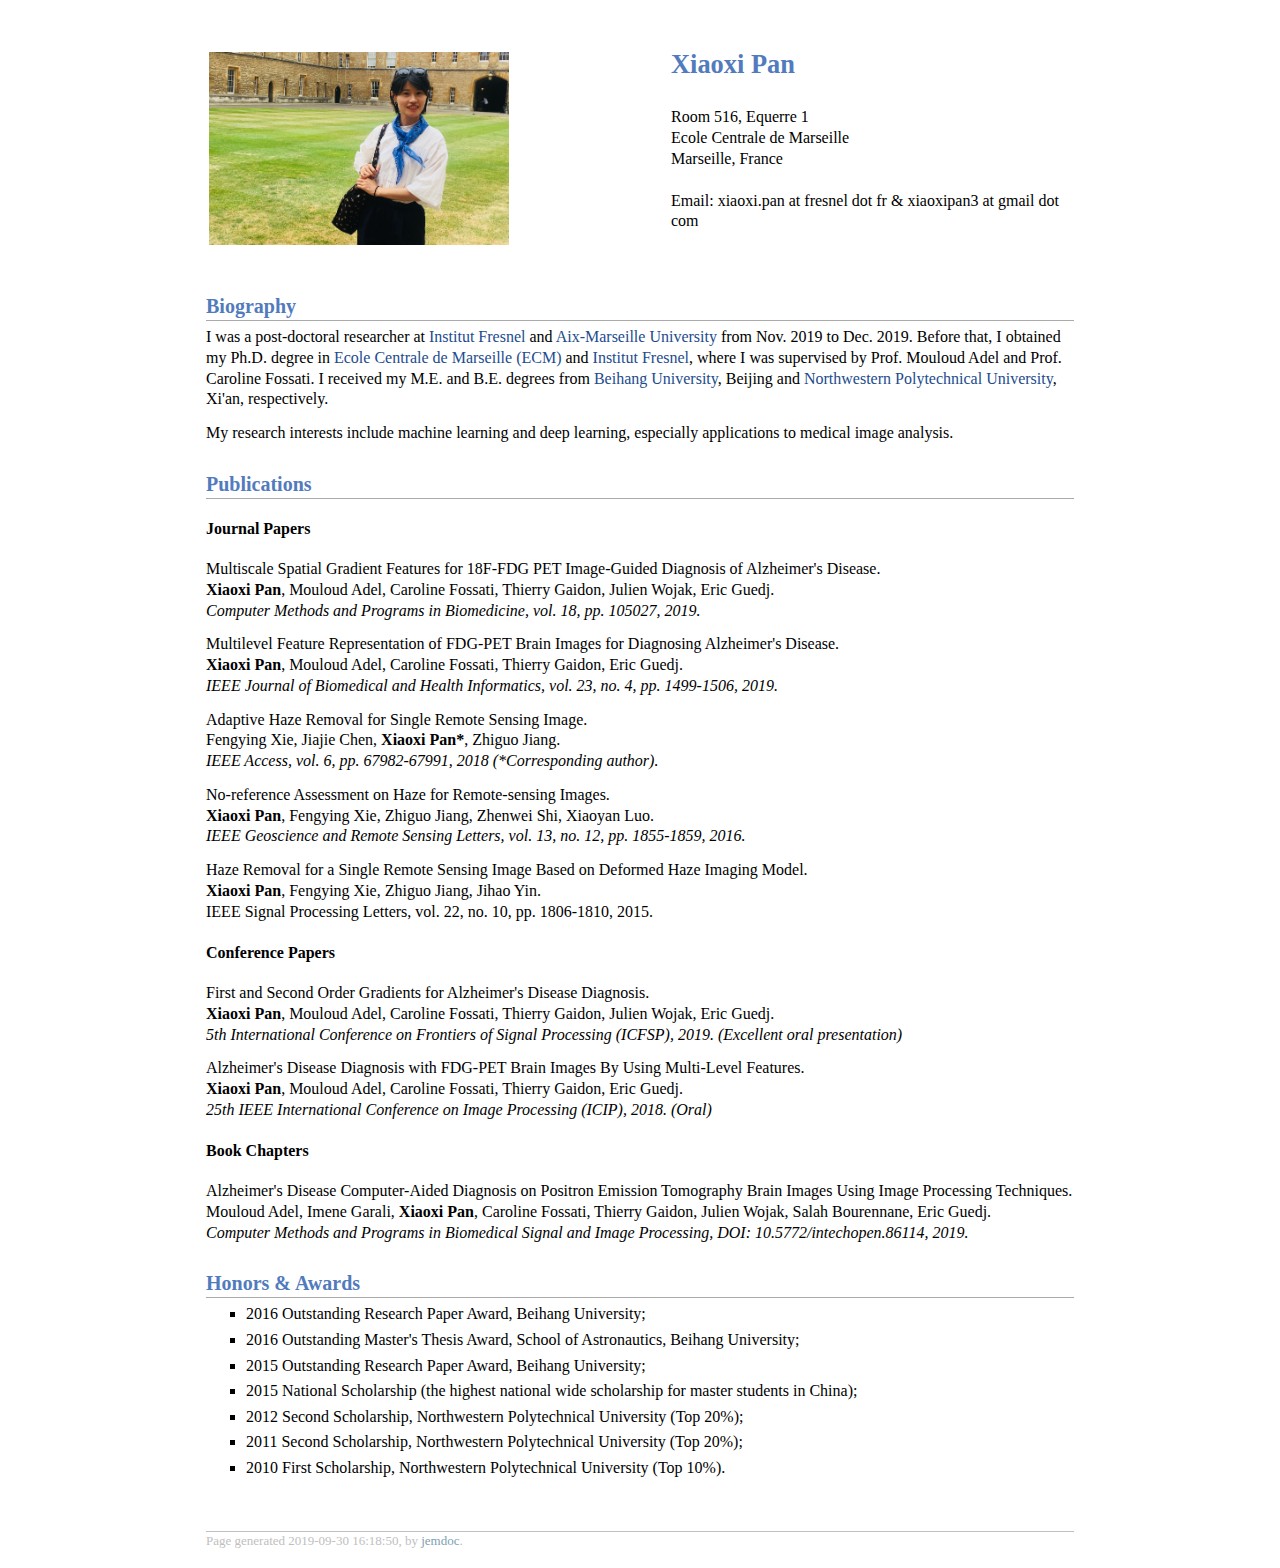
==== index.html @ 2c77f76c "Update index.html" ====
<!DOCTYPE html PUBLIC "-//W3C//DTD XHTML 1.1//EN"
  "http://www.w3.org/TR/xhtml11/DTD/xhtml11.dtd">
<html xmlns="http://www.w3.org/1999/xhtml" xml:lang="en">
<head>
<meta name="generator" content="jemdoc, see http://jemdoc.jaboc.net/" />
<meta http-equiv="Content-Type" content="text/html;charset=utf-8" />
<link rel="stylesheet" href="jemdoc.css" type="text/css" />
<title> Xiaoxi PAN</title>
<script>
  (function(i,s,o,g,r,a,m){i['GoogleAnalyticsObject']=r;i[r]=i[r]||function(){
  (i[r].q=i[r].q||[]).push(arguments)},i[r].l=1*new Date();a=s.createElement(o),
  m=s.getElementsByTagName(o)[0];a.async=1;a.src=g;m.parentNode.insertBefore(a,m)
  })(window,document,'script','https://www.google-analytics.com/analytics.js','ga');

  ga('create', 'UA-87320911-1', 'auto');
  ga('send', 'pageview');

</script>
</head>
<body>
<div id="layout-content" style="margin-top:25px; margin-bottom:25px;">
<table width="100%" border="0" align="center">
	
		<tr>
			 <td>
				<img src="./pic/XXPan.png" border="0" width="300"> <br>
			</td>
			
			<td width="400">
				<div id="toptitle">					
			        <h1>Xiaoxi Pan</h1>
				</div>

				<!--<h3>Ph.D. Candidate</h3>-->
				<p>
					Room 516, Equerre 1<br>
					Ecole Centrale de Marseille<br>
					Marseille, France<br>
					<br>
					Email: xiaoxi.pan at fresnel dot fr & xiaoxipan3 at gmail dot com 
					       
				</p>
			     <br>
			</td>
                          
		</tr>
	
</table>  
  
<h2>Biography </h2>
<p>
	I was a post-doctoral researcher at <a href="https://www.fresnel.fr/"> Institut Fresnel </a> and  <a href="https://www.univ-amu.fr/"> Aix-Marseille University </a>
	from Nov. 2019 to Dec. 2019. Before that, I obtained my Ph.D. degree in <a href="https://www.centrale-marseille.fr/"> Ecole Centrale de Marseille (ECM)</a> and  
	<a href="https://www.fresnel.fr/"> Institut Fresnel</a>, where I was supervised by Prof. Mouloud Adel and Prof. Caroline Fossati. I received my M.E. and B.E. degrees
	from <a href="https://www.buaa.edu.cn/">Beihang University</a>, Beijing and <a href="https://www.nwpu.edu.cn/"> Northwestern Polytechnical University</a>, Xi'an, respectively. 
</p>  

<p>
	My research interests include machine learning and deep learning, especially applications to medical image analysis. </p>
  

	
<h2>Publications </h2>	

<h4>Journal Papers </h4>

<p> Multiscale Spatial Gradient Features for 18F-FDG PET Image-Guided Diagnosis of Alzheimer's Disease. <br>
   <b>Xiaoxi Pan</b>, Mouloud Adel, Caroline Fossati, Thierry Gaidon, Julien Wojak, Eric Guedj. <br>
   <em> Computer Methods and Programs in Biomedicine, vol. 18, pp. 105027, 2019. </em>
</p>
<p> Multilevel Feature Representation of FDG-PET Brain Images for Diagnosing Alzheimer's Disease. <br>
    <b>Xiaoxi Pan</b>, Mouloud Adel, Caroline Fossati, Thierry Gaidon, Eric Guedj. <br>
    <em> IEEE Journal of Biomedical and Health Informatics, vol. 23, no. 4, pp. 1499-1506, 2019. </em>
</p>
<p> Adaptive Haze Removal for Single Remote Sensing Image. <br> 
    Fengying Xie, Jiajie Chen, <b>Xiaoxi Pan*</b>, Zhiguo Jiang. <br>
    <em>IEEE Access, vol. 6, pp. 67982-67991, 2018 (*Corresponding author). </em>
</p>
<p> No-reference Assessment on Haze for Remote-sensing Images. <br>
    <b>Xiaoxi Pan</b>, Fengying Xie, Zhiguo Jiang, Zhenwei Shi, Xiaoyan Luo. <br>
    <em>IEEE Geoscience and Remote Sensing Letters, vol. 13, no. 12, pp. 1855-1859, 2016. </em>
</p>
<p> Haze Removal for a Single Remote Sensing Image Based on Deformed Haze Imaging Model. <br>
    <b>Xiaoxi Pan</b>, Fengying Xie, Zhiguo Jiang, Jihao Yin. <br> 
    IEEE Signal Processing Letters, vol. 22, no. 10, pp. 1806-1810, 2015.</em>
</p>
	
<h4> Conference Papers </h4>	

<p> First and Second Order Gradients for Alzheimer's Disease Diagnosis.<br>
    <b>Xiaoxi Pan</b>, Mouloud Adel, Caroline Fossati, Thierry Gaidon, Julien Wojak, Eric Guedj. <br>
    <em>5th International Conference on Frontiers of Signal Processing (ICFSP), 2019. (Excellent oral presentation) </em>
</p>
<p> Alzheimer's Disease Diagnosis with FDG-PET Brain Images By Using Multi-Level Features. <br> 
    <b>Xiaoxi Pan</b>, Mouloud Adel, Caroline Fossati, Thierry Gaidon, Eric Guedj. <br>
    <em>25th IEEE International Conference on Image Processing (ICIP), 2018. (Oral) </em>
</p>
	
<h4> Book Chapters </h4>
<p>  Alzheimer's Disease Computer-Aided Diagnosis on Positron Emission Tomography Brain Images Using Image Processing Techniques. <br>
     Mouloud Adel, Imene Garali, <b>Xiaoxi Pan</b>, Caroline Fossati, Thierry Gaidon, Julien Wojak, Salah Bourennane, Eric Guedj. <br>
    <em> Computer Methods and Programs in Biomedical Signal and Image Processing, DOI: 10.5772/intechopen.86114, 2019. </em>
</p>

<h2>Honors &amp; Awards</h2>
<ul>
<li><p>2016 Outstanding Research Paper Award, Beihang University;</p>
</li>
<li><p>2016 Outstanding Master's Thesis Award, School of Astronautics, Beihang University;</p>
</li>
<li><p>2015 Outstanding Research Paper Award, Beihang University;</p>
</li>
<li><p>2015 National Scholarship (the highest national wide scholarship for master students in China);</p>
</li>
<li><p>2012 Second Scholarship, Northwestern Polytechnical University (Top 20%);</p>
</li>
<li><p>2011 Second Scholarship, Northwestern Polytechnical University (Top 20%);</p>
</li>
<li><p>2010 First Scholarship, Northwestern Polytechnical University (Top 10%).</p>
</li>
</ul>
<div id="footer">
<div id="footer-text">
Page generated 2019-09-30 16:18:50, by <a href="http://jemdoc.jaboc.net/">jemdoc</a>.
<script type="text/javascript" src="//rf.revolvermaps.com/0/0/4.js?i=5m663kntdq2&amp;m=0&amp;h=128&amp;c=ff8a00&amp;r=15" async="async"></script>
</div>
</div>
</div>
</body>
</html>
---- jemdoc.css ----
/* Default css file for jemdoc. */

table#tlayout {
    border: none;
    border-collapse: separate;
    background: white;
}

body {
	background: white;
	font-family: Georgia, serif;
	  margin: auto; 
          padding-left:  30px;
         padding-right: 30px;
         padding-top: 10px;
         padding-bottom: 10px;
         width: 900px;
}

#layout-menu {
	background: #f6f6f6;
	border: 1px solid #dddddd;
	padding-top: 0.5em;
	padding-left: 8px;
	padding-right: 8px;
	font-size: 1.0em;
	width: 900px;
	white-space: nowrap;
       text-align: left;
       vertical-align: top;
}

#layout-menu td {
	background: #f4f4f4;
    vertical-align: top;
}

#layout-content {
	padding-top: 0.0em;
	padding-left: 1.0em;
	padding-right: 1.0em;
    border: none;
    background: white;
    text-align: left;
    vertical-align: top;
}

#layout-menu a {
	line-height: 1.5em;
	margin-left: 0.5em;
}

tt {
    background: #ffffdd;
}

pre, tt {
	font-size: 90%;
	font-family: monaco, monospace;
}

a, a > tt {
	color: #224b8d;
	text-decoration: none;
}

a:hover {
	border-bottom: 1px gray dotted;
}

#layout-menu a.current:link, #layout-menu a.current:visited {
	color: #022b6d;
	border-bottom: 1px gray solid;
}
#layout-menu a:link, #layout-menu a:visited, #layout-menu a:hover {
	color: #527bbd;
	text-decoration: none;
}
#layout-menu a:hover {
	text-decoration: none;
}

div.menu-category {
	border-bottom: 1px solid gray;
	margin-top: 0.8em;
	padding-top: 0.2em;
	padding-bottom: 0.1em;
	font-weight: bold;
}

div.menu-item {
	padding-left: 16px;
	text-indent: -16px;
}

div#toptitle {
	padding-bottom: 0.2em;
	margin-bottom: 1.5em;
	/*border-bottom: 3px double gray;*/
}

/* Reduce space if we begin the page with a title. */
div#toptitle + h2, div#toptitle + h3 {
	margin-top: -0.7em;
}

div#subtitle {
	margin-top: 0.0em;
	margin-bottom: 0.0em;
	padding-top: 0em;
	padding-bottom: 0.1em;
}

em {
	font-style: italic;
}

strong {
	font-weight: bold;
}


h1, h2, h3 {
	color: #527bbd;
	margin-top: 0.7em;
	margin-bottom: 0.3em;
	padding-bottom: 0.2em;
	line-height: 1.0;
	padding-top: 0.5em;
	border-bottom: 1px solid #aaaaaa;
}

h1 {
	font-size: 165%;
}

h2 {
	padding-top: 0.8em;
	font-size: 125%;
}

h2 + h3 {
    padding-top: 0.2em;
}

h3 {
	font-size: 110%;
	border-bottom: none;
}

p {
	margin-top: 0.0em;
	margin-bottom: 0.8em;
	padding: 0;
	line-height: 1.3;
}

pre {
	padding: 0;
	margin: 0;
}

div#footer {
	font-size: small;
	border-top: 1px solid #c0c0c0;
	padding-top: 0.1em;
	margin-top: 4.0em;
	color: #c0c0c0;
}

div#footer a {
	color: #80a0b0;
}

div#footer-text {
	float: left;
	padding-bottom: 8px;
}

ul, ol, dl {
	margin-top: 0.2em;
	padding-top: 0;
	margin-bottom: 0.8em;
}

dt {
	margin-top: 0.5em;
	margin-bottom: 0;
}

dl {
	margin-left: 20px;
}

dd {
	color: #222222;
}

dd > *:first-child {
	margin-top: 0;
}

ul {
	list-style-position: outside;
	list-style-type: square;
}

p + ul, p + ol {
	margin-top: -0.5em;
}

li ul, li ol {
	margin-top: -0.3em;
}

ol {
	list-style-position: outside;
	list-style-type: decimal;
}

li p, dd p {
	margin-bottom: 0.3em;
}


ol ol {
	list-style-type: lower-alpha;
}

ol ol ol {
	list-style-type: lower-roman;
}

p + div.codeblock {
	margin-top: -0.6em;
}

div.codeblock, div.infoblock {
	margin-right: 0%;
	margin-top: 1.2em;
	margin-bottom: 1.3em;
}

div.blocktitle {
	font-weight: bold;
	color: #cd7b62;
	margin-top: 1.2em;
	margin-bottom: 0.1em;
}

div.blockcontent {
	border: 1px solid silver;
	padding: 0.3em 0.5em;
}

div.infoblock > div.blockcontent {
	background: #ffffee;
}

div.blockcontent p + ul, div.blockcontent p + ol {
	margin-top: 0.4em;
}

div.infoblock p {
	margin-bottom: 0em;
}

div.infoblock li p, div.infoblock dd p {
	margin-bottom: 0.5em;
}

div.infoblock p + p {
	margin-top: 0.8em;
}

div.codeblock > div.blockcontent {
	background: #f6f6f6;
}

span.pycommand {
	color: #000070;
}

span.statement {
	color: #008800;
}
span.builtin {
	color: #000088;
}
span.special {
	color: #990000;
}
span.operator {
	color: #880000;
}
span.error {
	color: #aa0000;
}
span.comment, span.comment > *, span.string, span.string > * {
	color: #606060;
}

@media print {
	#layout-menu { display: none; }
}

#fwtitle {
	margin: 2px;
}

#fwtitle #toptitle {
	padding-left: 0.5em;
	margin-bottom: 0.5em;
}

#layout-content h1:first-child, #layout-content h2:first-child, #layout-content h3:first-child {
	margin-top: -0.7em;
}

div#toptitle h1, #layout-content div#toptitle h1 {
	margin-bottom: 0.0em;
	padding-bottom: 0.1em;
	padding-top: 0;
	margin-top: 0.5em;
	border-bottom: none;
}

img.eq {
	padding: 0;
	padding-left: 0.1em;
	padding-right: 0.1em;
	margin: 0;
}

img.eqwl {
	padding-left: 2em;
	padding-top: 0.6em;
	padding-bottom: 0.2em;
	margin: 0;
}

/*table {
    border: 2px solid black;
    border-collapse: collapse;
}

td {
    padding: 2px;
    padding-left: 0.5em;
    padding-right: 0.5em;
    text-align: center;
    border: 1px solid gray;
}*/

table + table {
    margin-top: 1em;
}

tr.heading {
    font-weight: bold;
    border-bottom: 2px solid black;
}

img {
    border: none;
}

table.imgtable, table.imgtable td {
    border: none;
    text-align: left;
}
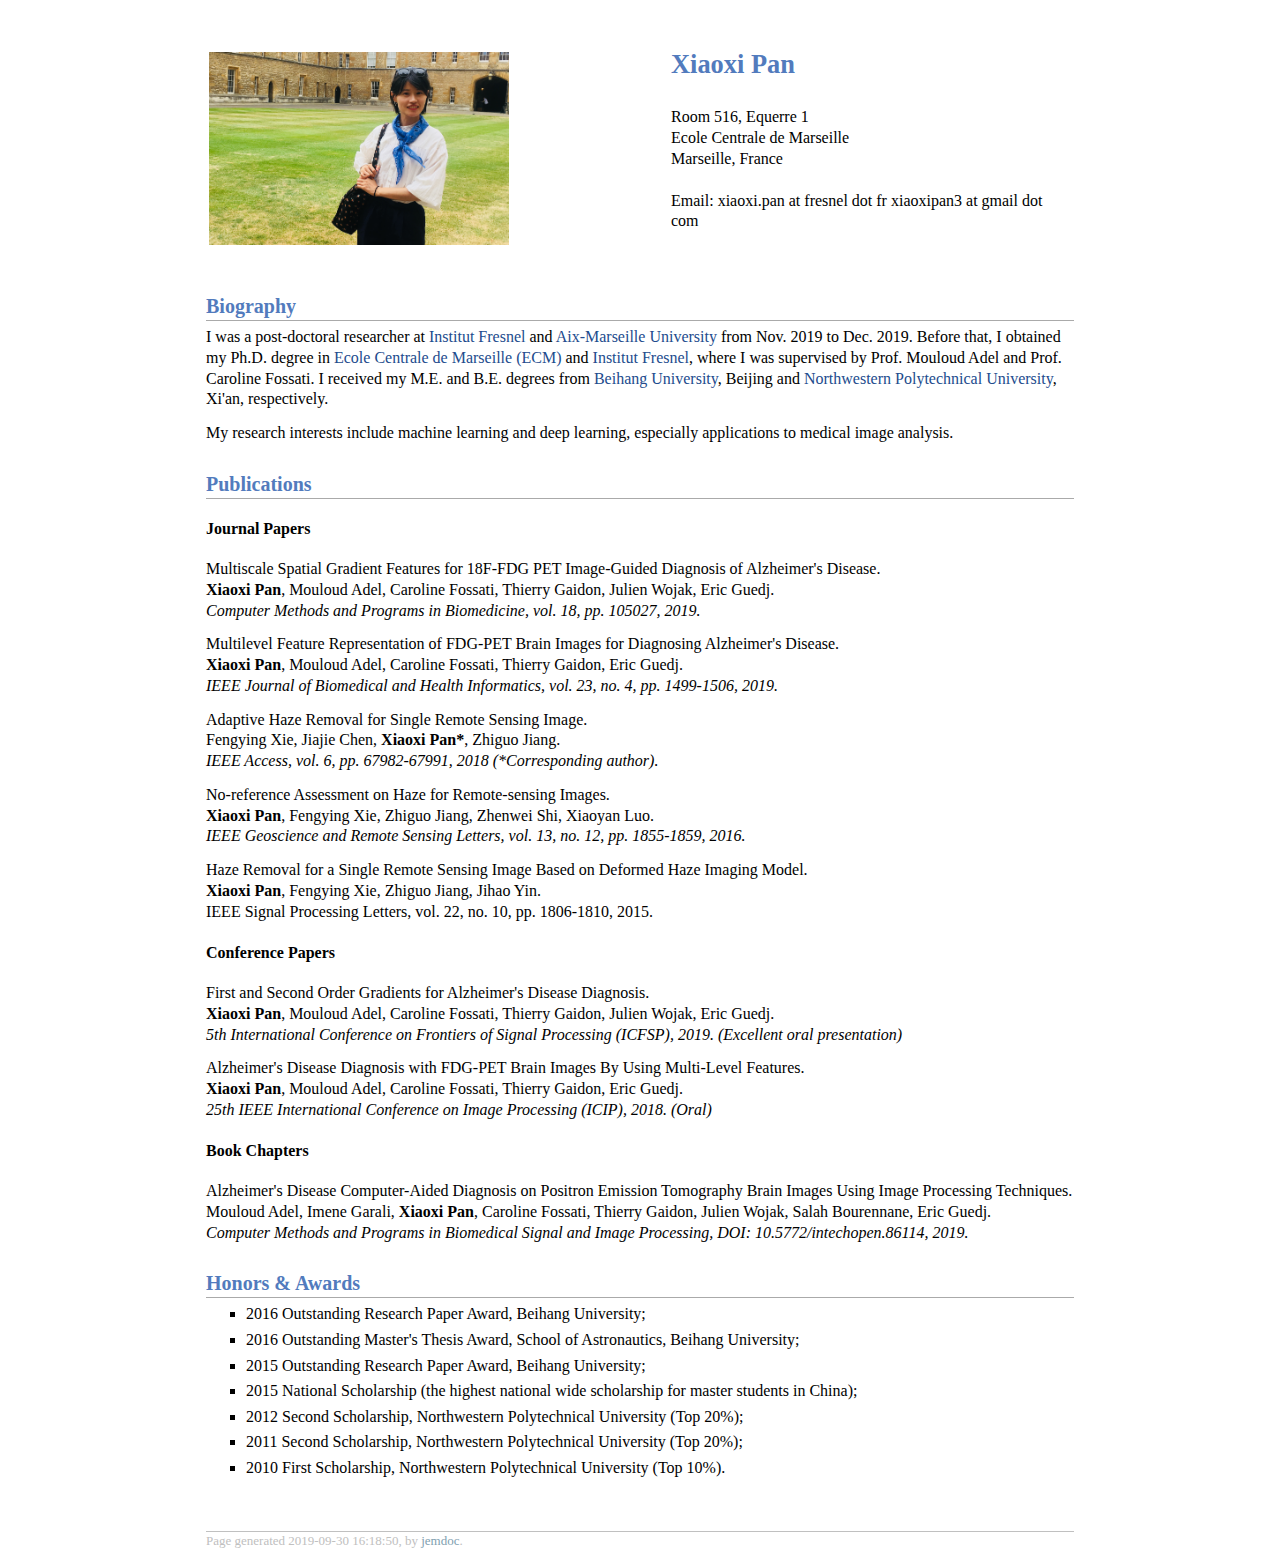
==== commit 51cf3ad8: "Update index.html" ====
--- a/index.html
+++ b/index.html
@@ -37,7 +37,8 @@
 					Ecole Centrale de Marseille<br>
 					Marseille, France<br>
 					<br>
-					Email: xiaoxi.pan at fresnel dot fr & xiaoxipan3 at gmail dot com 
+					Email: xiaoxi.pan at fresnel dot fr 
+					       xiaoxipan3 at gmail dot com 
 					       
 				</p>
 			     <br>
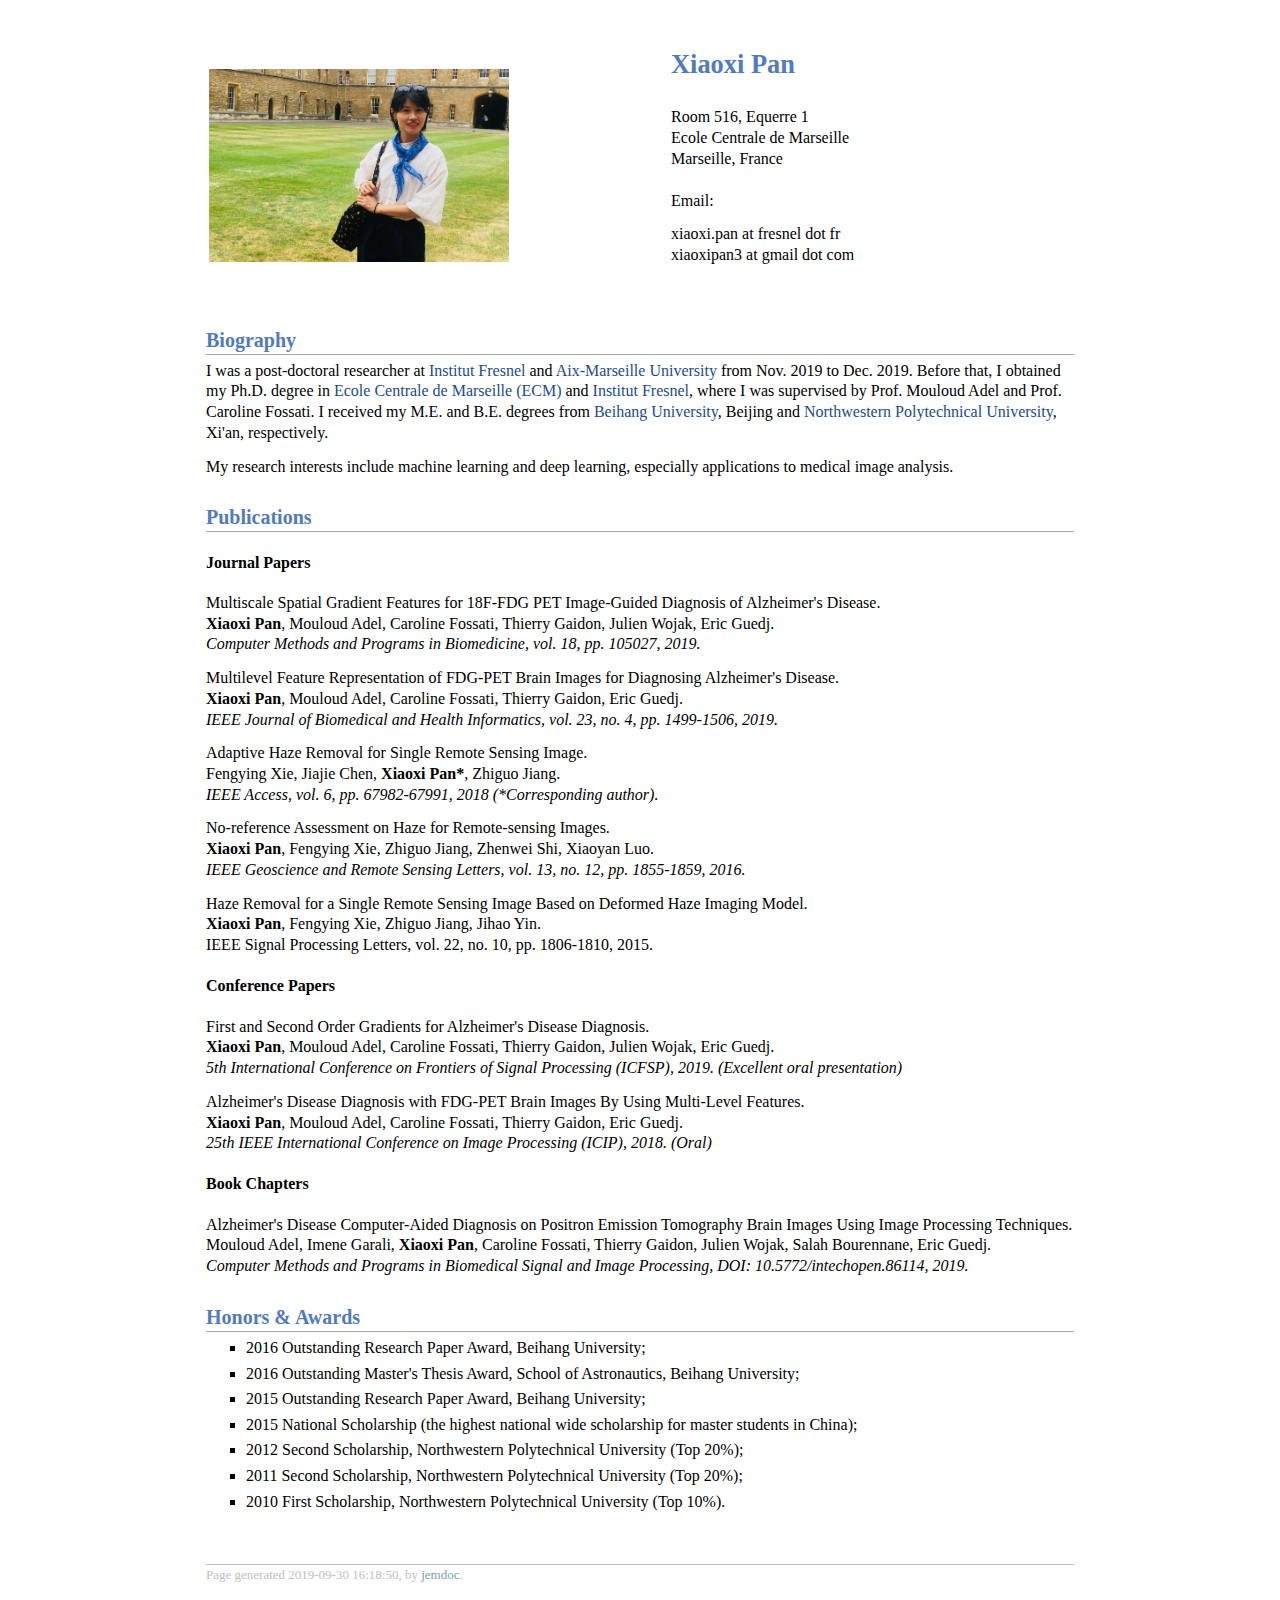
==== commit 25041790: "Update index.html" ====
--- a/index.html
+++ b/index.html
@@ -37,9 +37,11 @@
 					Ecole Centrale de Marseille<br>
 					Marseille, France<br>
 					<br>
-					Email: xiaoxi.pan at fresnel dot fr 
-					       xiaoxipan3 at gmail dot com 
-					       
+					Email: 
+					<p>
+					xiaoxi.pan at fresnel dot fr<br>
+					xiaoxipan3 at gmail dot com 
+					</p>       
 				</p>
 			     <br>
 			</td>
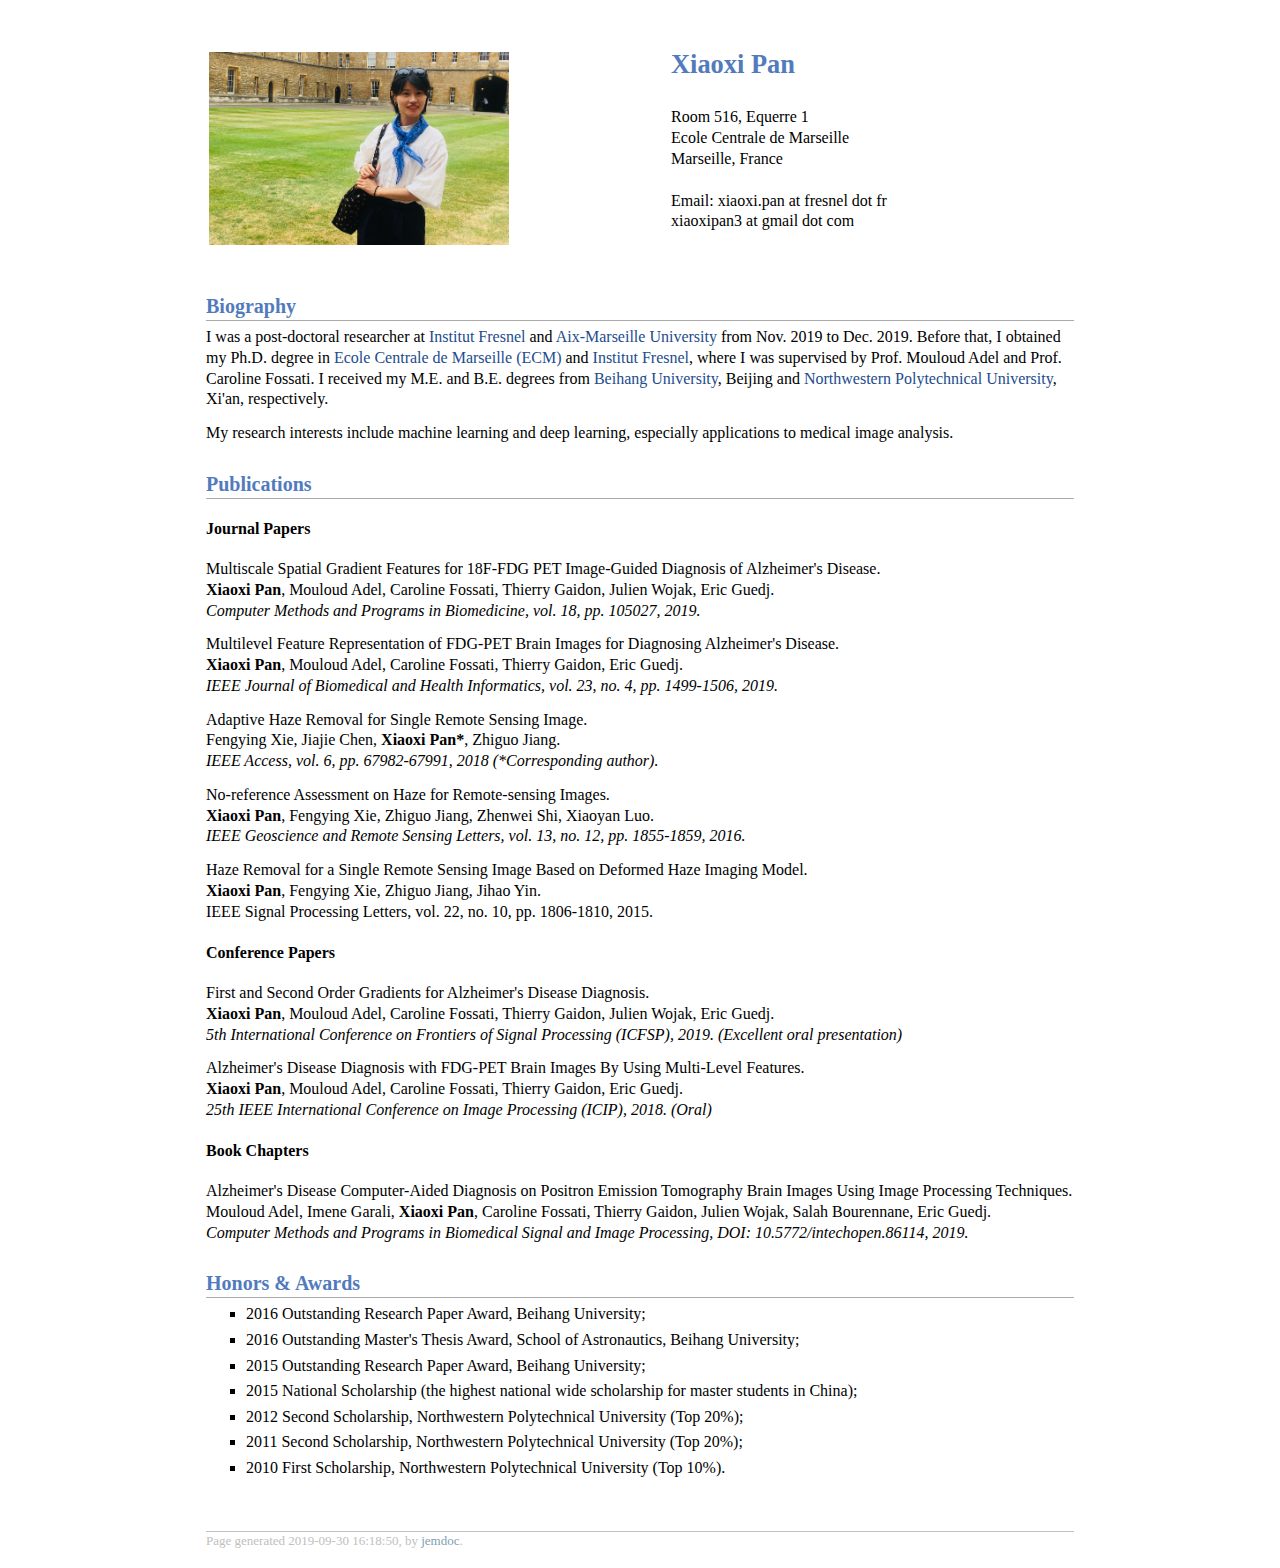
==== commit c6797189: "Update index.html" ====
--- a/index.html
+++ b/index.html
@@ -37,11 +37,9 @@
 					Ecole Centrale de Marseille<br>
 					Marseille, France<br>
 					<br>
-					Email: 
-					<p>
-					xiaoxi.pan at fresnel dot fr<br>
-					xiaoxipan3 at gmail dot com 
-					</p>       
+					Email: xiaoxi.pan at fresnel dot fr<br>
+					       xiaoxipan3 at gmail dot com 
+					     
 				</p>
 			     <br>
 			</td>
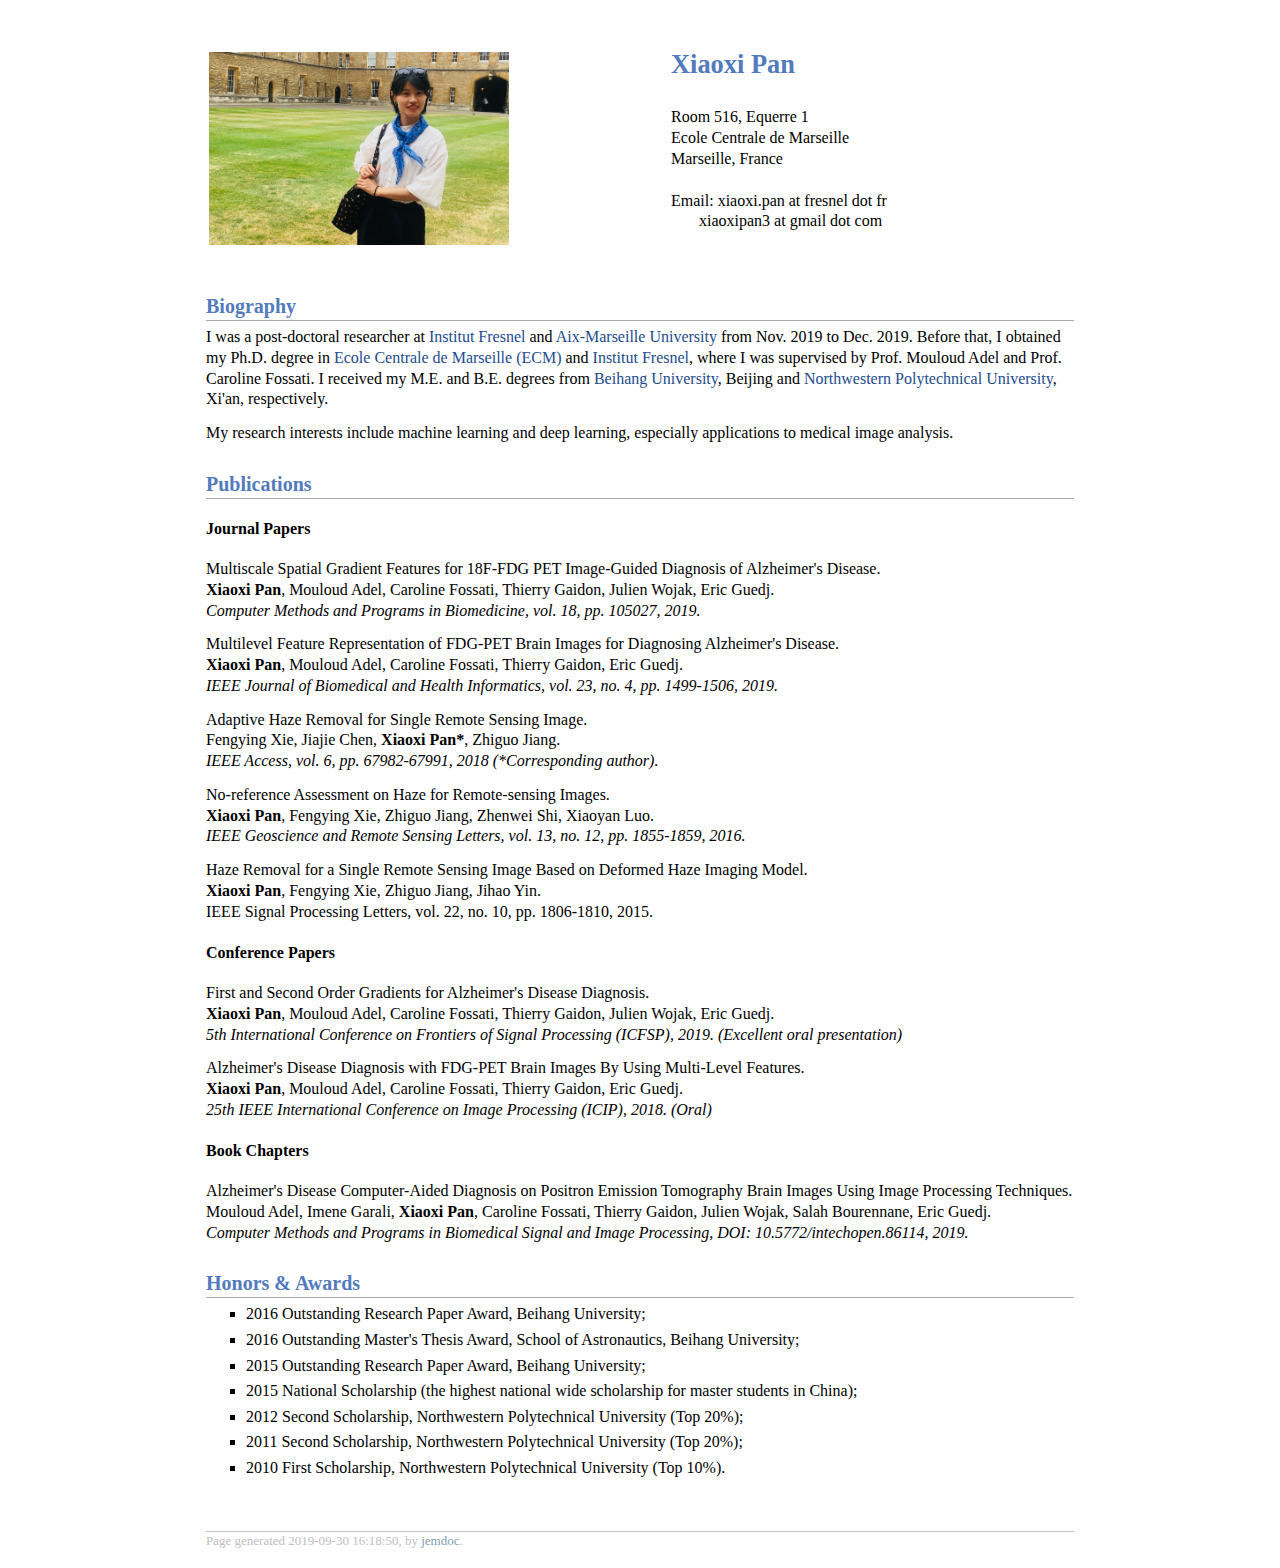
==== commit bd0a2b64: "Update index.html" ====
--- a/index.html
+++ b/index.html
@@ -38,7 +38,7 @@
 					Marseille, France<br>
 					<br>
 					Email: xiaoxi.pan at fresnel dot fr<br>
-					       xiaoxipan3 at gmail dot com 
+					&nbsp;&nbsp;&nbsp;&nbsp;&nbsp;&nbsp;&nbsp;xiaoxipan3 at gmail dot com 
 					     
 				</p>
 			     <br>
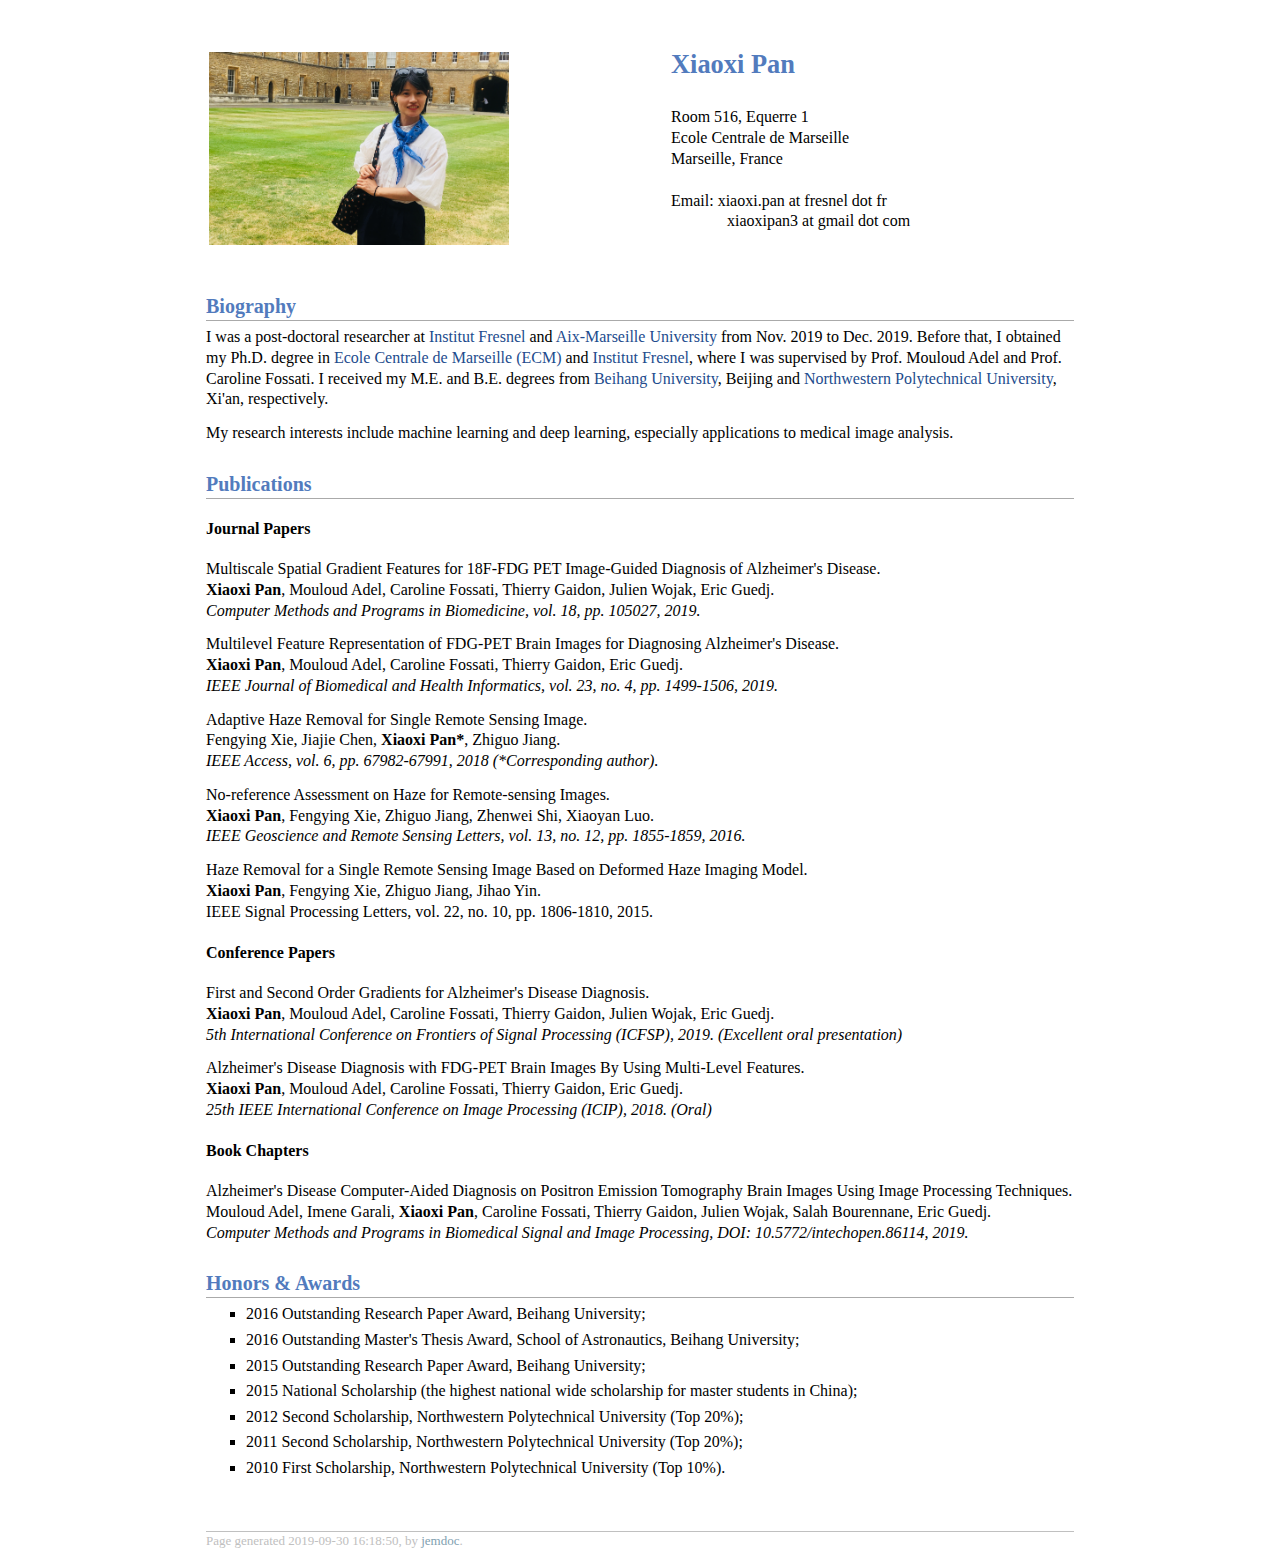
==== commit c3ef059c: "Update index.html" ====
--- a/index.html
+++ b/index.html
@@ -38,7 +38,7 @@
 					Marseille, France<br>
 					<br>
 					Email: xiaoxi.pan at fresnel dot fr<br>
-					&nbsp;&nbsp;&nbsp;&nbsp;&nbsp;&nbsp;&nbsp;xiaoxipan3 at gmail dot com 
+					&nbsp;&nbsp;&nbsp;&nbsp;&nbsp;&nbsp;&nbsp;&nbsp;&nbsp;&nbsp;&nbsp;&nbsp;&nbsp;&nbsp;xiaoxipan3 at gmail dot com 
 					     
 				</p>
 			     <br>
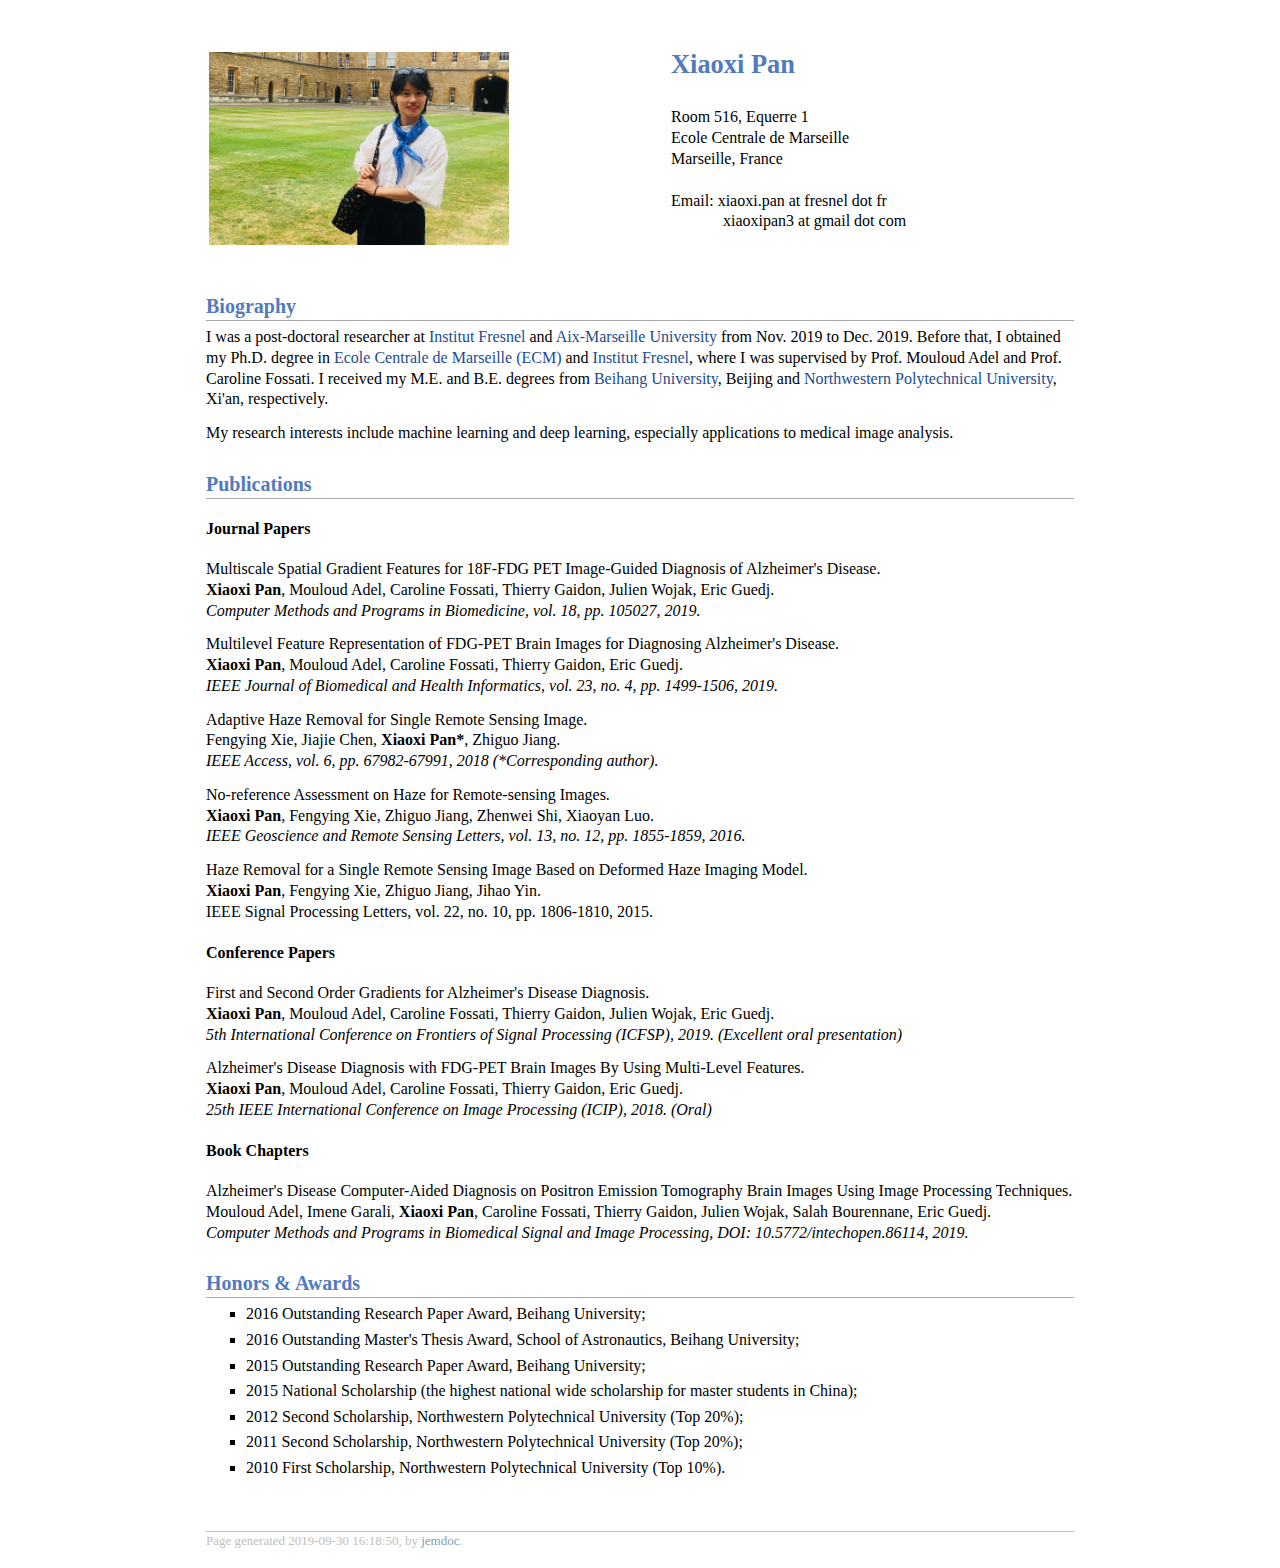
==== commit 497f8ad3: "Update index.html" ====
--- a/index.html
+++ b/index.html
@@ -38,7 +38,7 @@
 					Marseille, France<br>
 					<br>
 					Email: xiaoxi.pan at fresnel dot fr<br>
-					&nbsp;&nbsp;&nbsp;&nbsp;&nbsp;&nbsp;&nbsp;&nbsp;&nbsp;&nbsp;&nbsp;&nbsp;&nbsp;&nbsp;xiaoxipan3 at gmail dot com 
+					&nbsp;&nbsp;&nbsp;&nbsp;&nbsp;&nbsp;&nbsp;&nbsp;&nbsp;&nbsp;&nbsp;&nbsp;&nbsp;xiaoxipan3 at gmail dot com 
 					     
 				</p>
 			     <br>
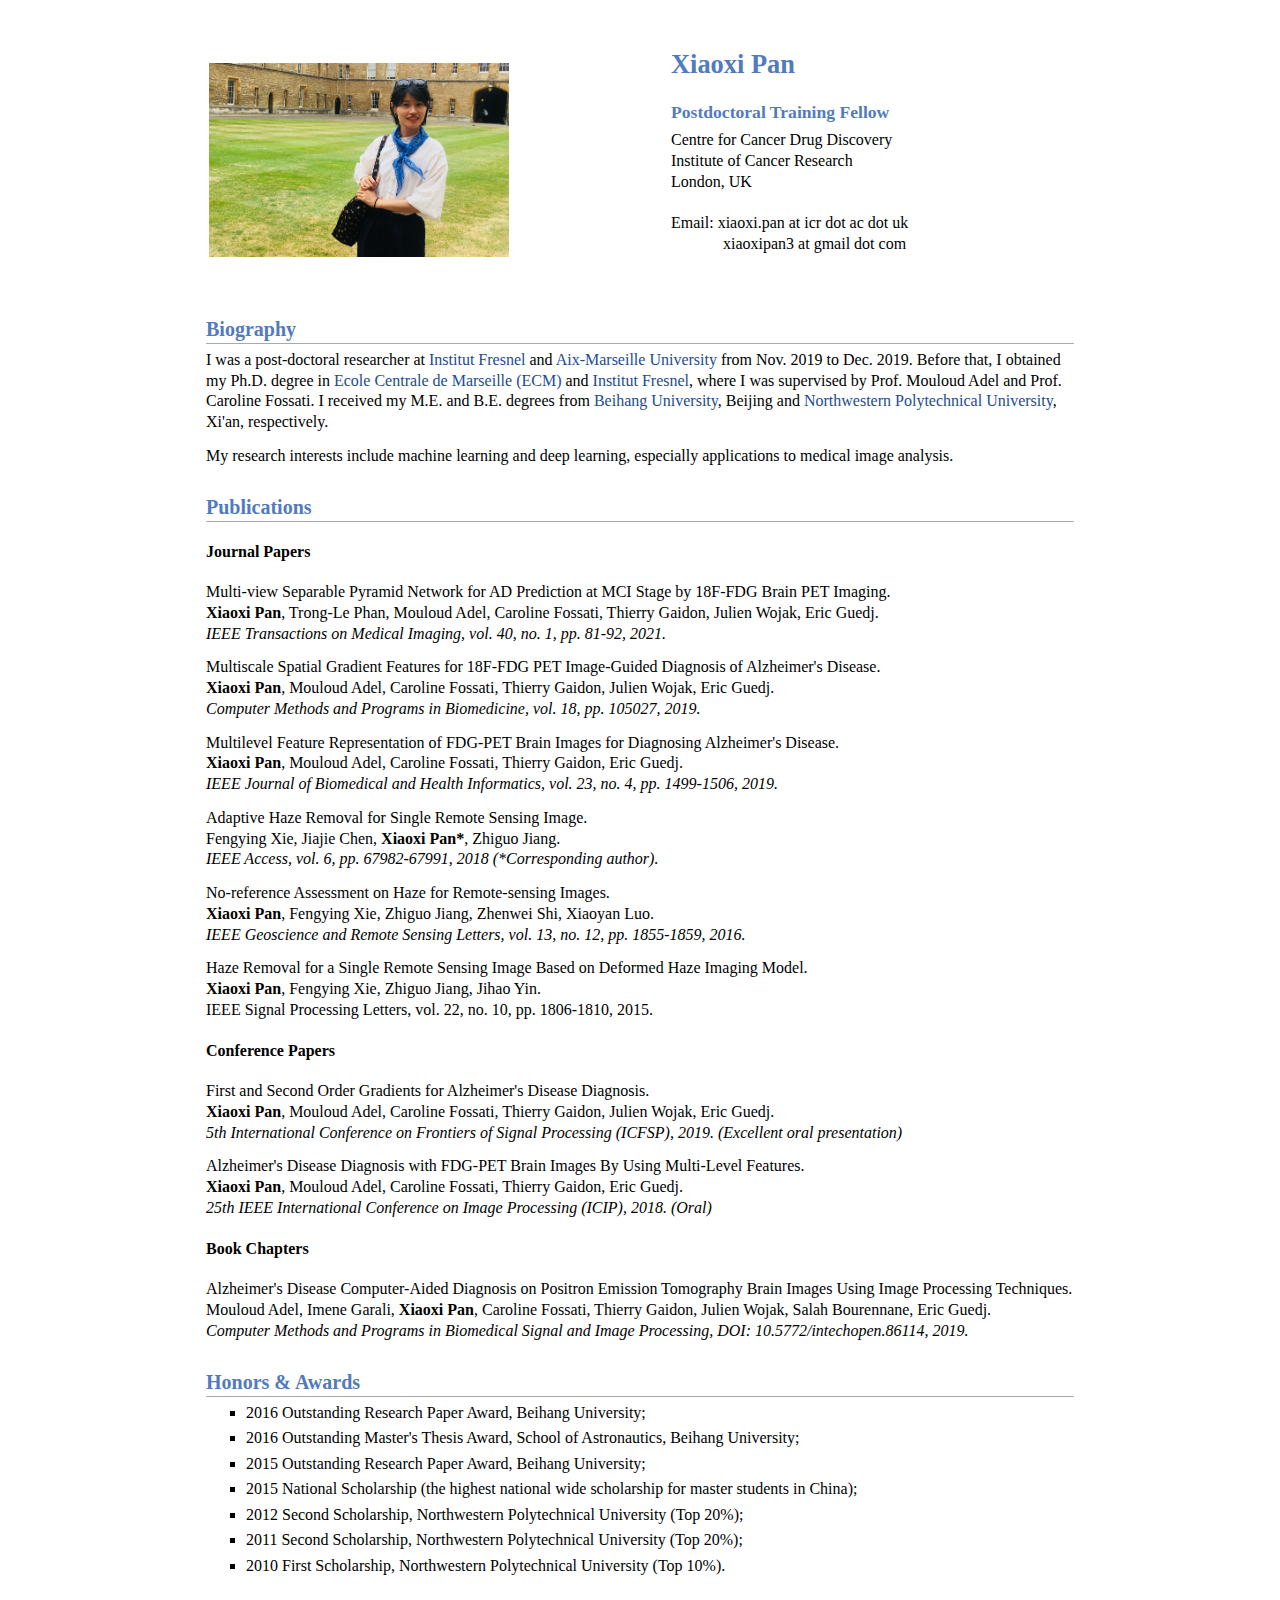
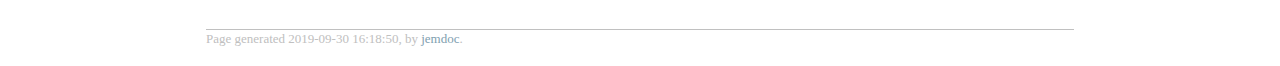
==== commit f2b9d215: "Update index.html" ====
--- a/index.html
+++ b/index.html
@@ -31,13 +31,13 @@
 			        <h1>Xiaoxi Pan</h1>
 				</div>
 
-				<!--<h3>Ph.D. Candidate</h3>-->
+				<h3>Postdoctoral Training Fellow</h3>
 				<p>
-					Room 516, Equerre 1<br>
-					Ecole Centrale de Marseille<br>
-					Marseille, France<br>
+					Centre for Cancer Drug Discovery<br>
+					Institute of Cancer Research<br>
+					London, UK<br>
 					<br>
-					Email: xiaoxi.pan at fresnel dot fr<br>
+					Email: xiaoxi.pan at icr dot ac dot uk<br>
 					&nbsp;&nbsp;&nbsp;&nbsp;&nbsp;&nbsp;&nbsp;&nbsp;&nbsp;&nbsp;&nbsp;&nbsp;&nbsp;xiaoxipan3 at gmail dot com 
 					     
 				</p>
@@ -65,6 +65,10 @@
 
 <h4>Journal Papers </h4>
 
+<p> Multi-view Separable Pyramid Network for AD Prediction at MCI Stage by 18F-FDG Brain PET Imaging. <br>
+   <b>Xiaoxi Pan</b>, Trong-Le Phan, Mouloud Adel, Caroline Fossati, Thierry Gaidon, Julien Wojak, Eric Guedj. <br>
+   <em> IEEE Transactions on Medical Imaging, vol. 40, no. 1, pp. 81-92, 2021. </em>
+</p>
 <p> Multiscale Spatial Gradient Features for 18F-FDG PET Image-Guided Diagnosis of Alzheimer's Disease. <br>
    <b>Xiaoxi Pan</b>, Mouloud Adel, Caroline Fossati, Thierry Gaidon, Julien Wojak, Eric Guedj. <br>
    <em> Computer Methods and Programs in Biomedicine, vol. 18, pp. 105027, 2019. </em>
